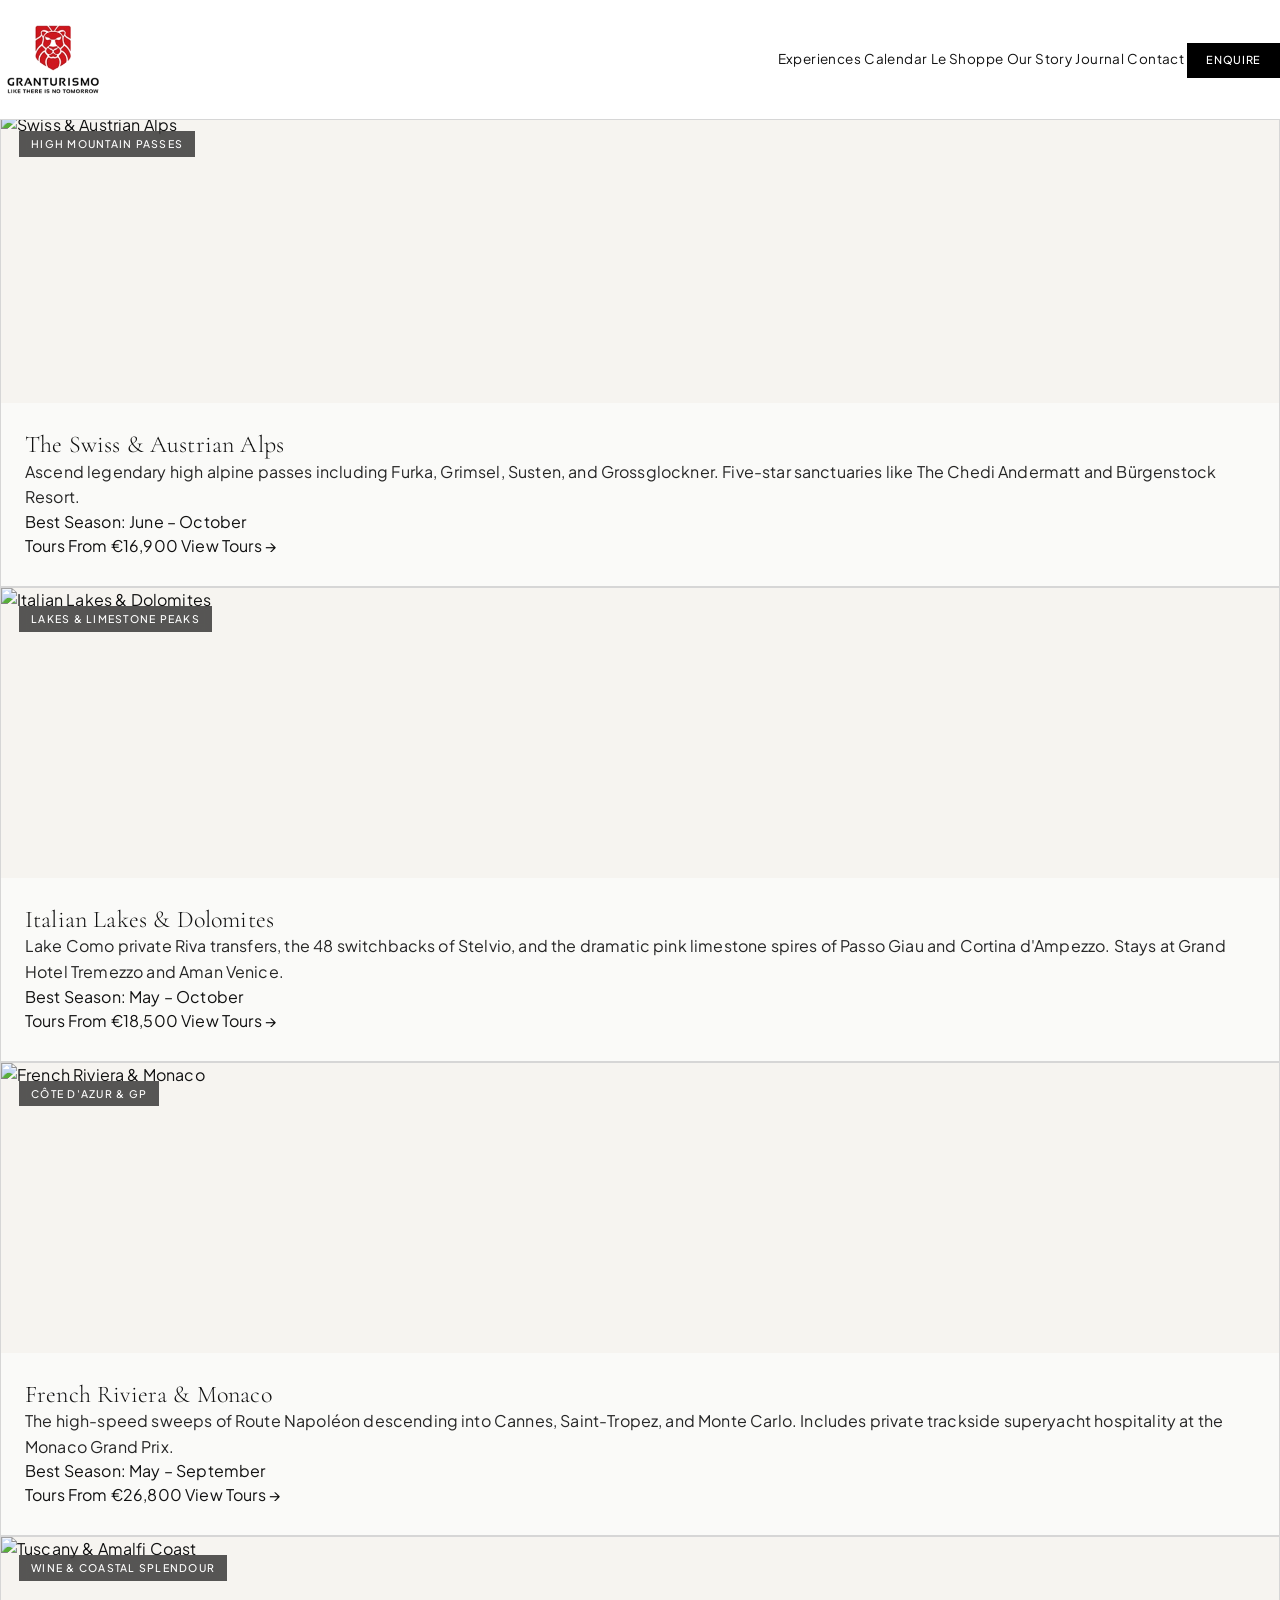
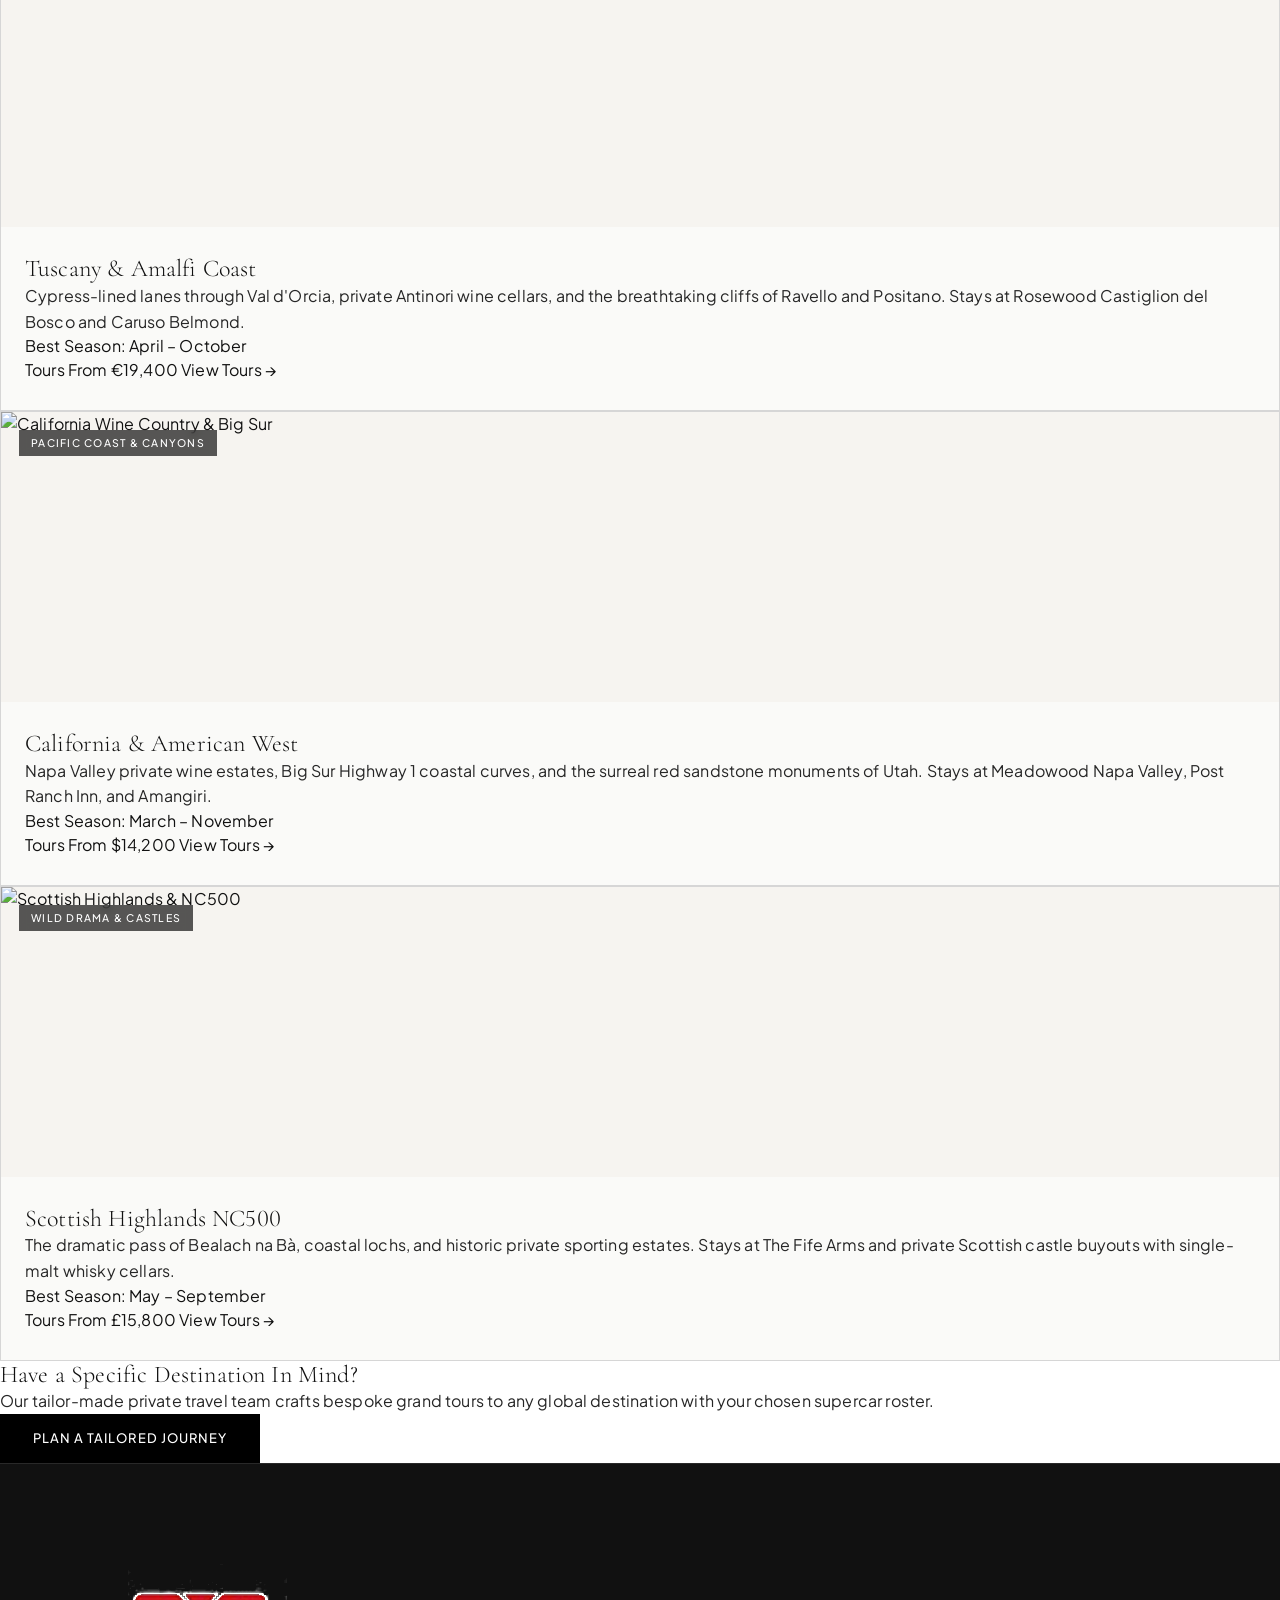
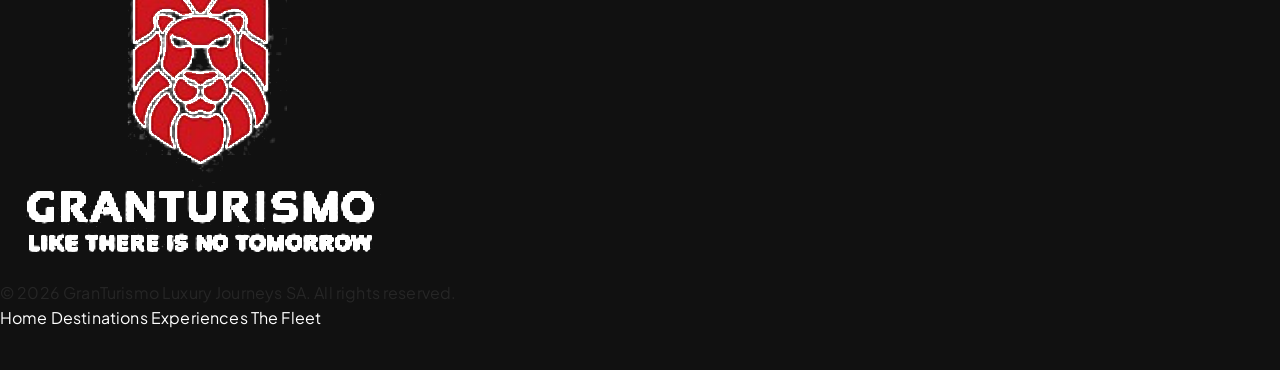
==== destinations.html @ fd4ba64a "feat: Gran Turismo Events luxury website redesign with Le Shoppe integration" ====
<!DOCTYPE html>
<html lang="en">
<head>
  <meta charset="UTF-8">
  <meta name="viewport" content="width=device-width, initial-scale=1.0">
  <title>Destinations | GRANTURISMO Luxury Supercar Tours</title>
  <meta name="description" content="Explore GranTurismo's world-class driving destinations across the Swiss Alps, Dolomites, French Riviera, Tuscany, California, and Scottish Highlands.">
  
  <link rel="icon" type="image/png" href="assets/images/granturismo-crest.png">
  <script src="https://cdn.tailwindcss.com"></script>
  <script>
    tailwind.config = {
      theme: {
        extend: {
          colors: {
            'brand-red': '#C31A21',
            'brand-red-dark': '#981016',
            'charcoal-900': '#111111',
            'charcoal-800': '#1a1a1a',
            'charcoal-700': '#262626',
            'charcoal-500': '#666666',
            'charcoal-200': '#D6D6D6',
            'taupe': '#958E83',
            'linen': '#F6F4F0',
            'off-white': '#FAFAF8',
          },
          fontFamily: {
            'apris': ['Apris', 'Cormorant Garamond', 'Georgia', 'serif'],
            'pp-neue-montreal': ['PP Neue Montreal', 'Plus Jakarta Sans', '-apple-system', 'sans-serif'],
          }
        }
      }
    }
  </script>
  <link rel="stylesheet" href="assets/css/main.css">
</head>
<body class="font-pp-neue-montreal bg-white text-charcoal-900">

  <!-- Header -->
  <div class="header-wrapper" data-header-wrapper>
    <header class="header-main">
      <div class="max-w-7xl mx-auto w-full px-4 sm:px-8 header-inner">
        <a href="index.html" class="brand-logo-container py-1" aria-label="Granturismo Home">
          <img src="assets/images/granturismo-logo.png" alt="Granturismo — Like There Is No Tomorrow" class="brand-logo-img transition-transform duration-300 hover:scale-105 drop-shadow-sm">
        </a>

        <div class="flex items-center gap-6 sm:gap-7">
          <a href="index.html#experiences" class="nav-link font-medium hidden md:inline-block">Experiences</a>
          <a href="index.html#calendar" class="nav-link font-medium hidden md:inline-block">Calendar</a>
          <a href="index.html#shoppe" class="nav-link font-medium hidden md:inline-block">Le Shoppe</a>
          <a href="index.html#our-story" class="nav-link font-medium hidden md:inline-block">Our Story</a>
          <a href="index.html#journal" class="nav-link font-medium hidden md:inline-block">Journal</a>
          <a href="index.html#contact" class="nav-link font-medium hidden md:inline-block">Contact</a>
          <a href="index.html#contact" class="btn btn-primary btn-sm">Enquire</a>
        </div>
      </div>
    </header>
  </div>

  <!-- Hero Banner -->
  <div class="pt-36 pb-16 bg-linen border-b border-charcoal-200">
    <div class="max-w-7xl mx-auto px-4 sm:px-8 text-center max-w-3xl">
      <span class="text-xs font-semibold tracking-luxury uppercase text-taupe block mb-3">WHERE WE DRIVE</span>
      <h1 class="font-apris text-4xl sm:text-6xl text-charcoal-900 mb-6">Discover The World, Differently</h1>
      <p class="text-sm text-charcoal-600 leading-relaxed">
        From the soaring switchbacks of the Swiss Alps to the sun-kissed curves of the French Riviera and the timeless cypress drives of Tuscany. Explore our hand-curated touring regions.
      </p>
    </div>
  </div>

  <!-- Destinations Catalog -->
  <section class="py-20 bg-white">
    <div class="max-w-7xl mx-auto px-4 sm:px-8">
      
      <div class="grid grid-cols-1 md:grid-cols-2 lg:grid-cols-3 gap-10">
        
        <!-- Region 1: Swiss & Austrian Alps -->
        <article class="experience-card">
          <div class="card-img-wrapper h-72">
            <img src="https://images.unsplash.com/photo-1502784444187-359ac186c5bb?auto=format&fit=crop&w=800&q=80" alt="Swiss & Austrian Alps">
            <span class="card-tag">High Mountain Passes</span>
          </div>
          <div class="card-content">
            <h2 class="font-apris text-2xl text-charcoal-900 mb-2">The Swiss &amp; Austrian Alps</h2>
            <p class="text-xs text-charcoal-500 mb-4 leading-relaxed">
              Ascend legendary high alpine passes including Furka, Grimsel, Susten, and Grossglockner. Five-star sanctuaries like The Chedi Andermatt and Bürgenstock Resort.
            </p>
            <div class="text-[11px] text-taupe uppercase tracking-wider mb-4">Best Season: June – October</div>
            <div class="border-t border-charcoal-200 pt-3 mt-auto flex justify-between items-center">
              <span class="text-xs font-semibold">Tours From €16,900</span>
              <a href="index.html#tours" class="text-xs uppercase font-medium text-brand-red hover:underline">View Tours →</a>
            </div>
          </div>
        </article>

        <!-- Region 2: Italian Lakes & Dolomites -->
        <article class="experience-card">
          <div class="card-img-wrapper h-72">
            <img src="https://images.unsplash.com/photo-1533105079780-92b9be482077?auto=format&fit=crop&w=800&q=80" alt="Italian Lakes & Dolomites">
            <span class="card-tag">Lakes &amp; Limestone Peaks</span>
          </div>
          <div class="card-content">
            <h2 class="font-apris text-2xl text-charcoal-900 mb-2">Italian Lakes &amp; Dolomites</h2>
            <p class="text-xs text-charcoal-500 mb-4 leading-relaxed">
              Lake Como private Riva transfers, the 48 switchbacks of Stelvio, and the dramatic pink limestone spires of Passo Giau and Cortina d'Ampezzo. Stays at Grand Hotel Tremezzo and Aman Venice.
            </p>
            <div class="text-[11px] text-taupe uppercase tracking-wider mb-4">Best Season: May – October</div>
            <div class="border-t border-charcoal-200 pt-3 mt-auto flex justify-between items-center">
              <span class="text-xs font-semibold">Tours From €18,500</span>
              <a href="index.html#tours" class="text-xs uppercase font-medium text-brand-red hover:underline">View Tours →</a>
            </div>
          </div>
        </article>

        <!-- Region 3: French Riviera & Monaco -->
        <article class="experience-card">
          <div class="card-img-wrapper h-72">
            <img src="https://images.unsplash.com/photo-1542282088-72c9c27ed0cd?auto=format&fit=crop&w=800&q=80" alt="French Riviera & Monaco">
            <span class="card-tag">Côte d'Azur &amp; GP</span>
          </div>
          <div class="card-content">
            <h2 class="font-apris text-2xl text-charcoal-900 mb-2">French Riviera &amp; Monaco</h2>
            <p class="text-xs text-charcoal-500 mb-4 leading-relaxed">
              The high-speed sweeps of Route Napoléon descending into Cannes, Saint-Tropez, and Monte Carlo. Includes private trackside superyacht hospitality at the Monaco Grand Prix.
            </p>
            <div class="text-[11px] text-taupe uppercase tracking-wider mb-4">Best Season: May – September</div>
            <div class="border-t border-charcoal-200 pt-3 mt-auto flex justify-between items-center">
              <span class="text-xs font-semibold">Tours From €26,800</span>
              <a href="index.html#tours" class="text-xs uppercase font-medium text-brand-red hover:underline">View Tours →</a>
            </div>
          </div>
        </article>

        <!-- Region 4: Tuscany & Amalfi Coast -->
        <article class="experience-card">
          <div class="card-img-wrapper h-72">
            <img src="https://images.unsplash.com/photo-1516483638261-f4dbaf036963?auto=format&fit=crop&w=800&q=80" alt="Tuscany & Amalfi Coast">
            <span class="card-tag">Wine &amp; Coastal Splendour</span>
          </div>
          <div class="card-content">
            <h2 class="font-apris text-2xl text-charcoal-900 mb-2">Tuscany &amp; Amalfi Coast</h2>
            <p class="text-xs text-charcoal-500 mb-4 leading-relaxed">
              Cypress-lined lanes through Val d'Orcia, private Antinori wine cellars, and the breathtaking cliffs of Ravello and Positano. Stays at Rosewood Castiglion del Bosco and Caruso Belmond.
            </p>
            <div class="text-[11px] text-taupe uppercase tracking-wider mb-4">Best Season: April – October</div>
            <div class="border-t border-charcoal-200 pt-3 mt-auto flex justify-between items-center">
              <span class="text-xs font-semibold">Tours From €19,400</span>
              <a href="index.html#tours" class="text-xs uppercase font-medium text-brand-red hover:underline">View Tours →</a>
            </div>
          </div>
        </article>

        <!-- Region 5: California & American West -->
        <article class="experience-card">
          <div class="card-img-wrapper h-72">
            <img src="https://images.unsplash.com/photo-1506197603052-3cc9c3a201bd?auto=format&fit=crop&w=800&q=80" alt="California Wine Country & Big Sur">
            <span class="card-tag">Pacific Coast &amp; Canyons</span>
          </div>
          <div class="card-content">
            <h2 class="font-apris text-2xl text-charcoal-900 mb-2">California &amp; American West</h2>
            <p class="text-xs text-charcoal-500 mb-4 leading-relaxed">
              Napa Valley private wine estates, Big Sur Highway 1 coastal curves, and the surreal red sandstone monuments of Utah. Stays at Meadowood Napa Valley, Post Ranch Inn, and Amangiri.
            </p>
            <div class="text-[11px] text-taupe uppercase tracking-wider mb-4">Best Season: March – November</div>
            <div class="border-t border-charcoal-200 pt-3 mt-auto flex justify-between items-center">
              <span class="text-xs font-semibold">Tours From $14,200</span>
              <a href="index.html#tours" class="text-xs uppercase font-medium text-brand-red hover:underline">View Tours →</a>
            </div>
          </div>
        </article>

        <!-- Region 6: Scottish Highlands NC500 -->
        <article class="experience-card">
          <div class="card-img-wrapper h-72">
            <img src="https://images.unsplash.com/photo-1506744038136-46273834b3fb?auto=format&fit=crop&w=800&q=80" alt="Scottish Highlands & NC500">
            <span class="card-tag">Wild Drama &amp; Castles</span>
          </div>
          <div class="card-content">
            <h2 class="font-apris text-2xl text-charcoal-900 mb-2">Scottish Highlands NC500</h2>
            <p class="text-xs text-charcoal-500 mb-4 leading-relaxed">
              The dramatic pass of Bealach na Bà, coastal lochs, and historic private sporting estates. Stays at The Fife Arms and private Scottish castle buyouts with single-malt whisky cellars.
            </p>
            <div class="text-[11px] text-taupe uppercase tracking-wider mb-4">Best Season: May – September</div>
            <div class="border-t border-charcoal-200 pt-3 mt-auto flex justify-between items-center">
              <span class="text-xs font-semibold">Tours From £15,800</span>
              <a href="index.html#tours" class="text-xs uppercase font-medium text-brand-red hover:underline">View Tours →</a>
            </div>
          </div>
        </article>

      </div>

    </div>
  </section>

  <!-- CTA -->
  <section class="py-20 bg-linen border-t border-charcoal-200 text-center">
    <div class="max-w-2xl mx-auto px-4">
      <h2 class="font-apris text-3xl sm:text-4xl text-charcoal-900 mb-4">Have a Specific Destination In Mind?</h2>
      <p class="text-sm text-charcoal-600 mb-8">
        Our tailor-made private travel team crafts bespoke grand tours to any global destination with your chosen supercar roster.
      </p>
      <a href="journey-planner.html" class="btn btn-primary">Plan A Tailored Journey</a>
    </div>
  </section>

  <!-- Footer -->
  <footer class="footer-section">
    <div class="max-w-7xl mx-auto px-4 sm:px-8 text-center">
      <div class="flex items-center justify-center mb-6">
        <img src="assets/images/granturismo-logo-white.png" alt="Granturismo" class="h-12 w-auto object-contain">
      </div>
      <p class="text-xs text-white/50 mb-6">&copy; 2026 GranTurismo Luxury Journeys SA. All rights reserved.</p>
      <div class="flex justify-center gap-6 text-xs text-white/40">
        <a href="index.html" class="hover:text-white">Home</a>
        <a href="destinations.html" class="hover:text-white">Destinations</a>
        <a href="experiences.html" class="hover:text-white">Experiences</a>
        <a href="fleet.html" class="hover:text-white">The Fleet</a>
      </div>
    </div>
  </footer>

  <script src="assets/js/main.js"></script>
</body>
</html>
---- assets/css/main.css ----
/* ==========================================================================
   GRANTURISMO LUXURY GRAND TOURING & EXPERIENCES
   High-Fidelity Style System inspired by HunterMoss
   ========================================================================== */

@import url('https://fonts.googleapis.com/css2?family=Cormorant+Garamond:ital,wght@0,300;0,400;0,500;0,600;0,700;1,300;1,400;1,600&family=Plus+Jakarta+Sans:wght@300;400;500;600;700&family=Cinzel:wght@400;500;600&display=swap');

/* Reference Fonts from HunterMoss */
@font-face {
  font-family: 'Apris';
  src: url('https://www.huntermoss.com/wp-content/themes/huntermoss/dist/fonts/Apris-Regular.woff2') format('woff2');
  font-weight: 400;
  font-style: normal;
  font-display: swap;
}

@font-face {
  font-family: 'Apris';
  src: url('https://www.huntermoss.com/wp-content/themes/huntermoss/dist/fonts/Apris-Light.woff2') format('woff2');
  font-weight: 300;
  font-style: normal;
  font-display: swap;
}

@font-face {
  font-family: 'Apris';
  src: url('https://www.huntermoss.com/wp-content/themes/huntermoss/dist/fonts/Apris-Italic.woff2') format('woff2');
  font-weight: 400;
  font-style: italic;
  font-display: swap;
}

@font-face {
  font-family: 'PP Neue Montreal';
  src: url('https://www.huntermoss.com/wp-content/themes/huntermoss/dist/fonts/PPNeueMontreal-Regular.woff2') format('woff2');
  font-weight: 400;
  font-style: normal;
  font-display: swap;
}

@font-face {
  font-family: 'PP Neue Montreal';
  src: url('https://www.huntermoss.com/wp-content/themes/huntermoss/dist/fonts/PPNeueMontreal-Medium.woff2') format('woff2');
  font-weight: 500;
  font-style: normal;
  font-display: swap;
}

@font-face {
  font-family: 'PP Neue Montreal';
  src: url('https://www.huntermoss.com/wp-content/themes/huntermoss/dist/fonts/PPNeueMontreal-Book.woff2') format('woff2');
  font-weight: 350;
  font-style: normal;
  font-display: swap;
}

:root {
  /* HunterMoss Neutral Luxury Palette */
  --color-black: #000000;
  --color-charcoal-900: #111111;
  --color-charcoal-800: #1a1a1a;
  --color-charcoal-700: #262626;
  --color-charcoal-500: #666666;
  --color-charcoal-400: #888888;
  --color-charcoal-200: #D6D6D6;
  --color-charcoal-100: #EAEAEA;
  --color-taupe: #958E83;
  --color-light-taupe: #EFECE6;
  --color-linen: #F6F4F0;
  --color-off-white: #FAFAF8;
  --color-white: #FFFFFF;

  /* Brand Accents */
  --color-brand-red: #C31A21;
  --color-brand-red-dark: #981016;
  --color-brand-gold: #C5A059;

  /* Typography Stacks */
  --font-serif: 'Apris', 'Cormorant Garamond', Georgia, 'Times New Roman', serif;
  --font-sans: 'PP Neue Montreal', 'Plus Jakarta Sans', -apple-system, BlinkMacSystemFont, 'Segoe UI', Roboto, sans-serif;
  
  /* Layout */
  --header-height: 120px;
  --header-compact-height: 84px;
  --topbar-height: 0px;
}

/* ==========================================================================
   Base & Resets
   ========================================================================== */

*, *::before, *::after {
  box-sizing: border-box;
  margin: 0;
  padding: 0;
}

html {
  font-size: 16px;
  scroll-behavior: smooth;
  text-rendering: optimizeLegibility;
  -webkit-font-smoothing: antialiased;
  -moz-osx-font-smoothing: grayscale;
}

body {
  font-family: var(--font-sans);
  color: var(--color-charcoal-900);
  background-color: var(--color-white);
  line-height: 1.5;
  overflow-x: hidden;
  letter-spacing: 0.01em;
}

/* Typography Classes matching HunterMoss */
.font-apris {
  font-family: var(--font-serif);
  font-feature-settings: "lnum" 1, "pnum" 1;
}

.font-pp-neue-montreal {
  font-family: var(--font-sans);
}

.tracking-2p {
  letter-spacing: 0.02em;
}

.tracking-wide-luxury {
  letter-spacing: 0.12em;
}

/* Luxury Headings */
h1, h2, h3, h4, h5, h6 {
  font-family: var(--font-serif);
  font-weight: 300;
  line-height: 1.15;
  color: var(--color-charcoal-900);
}

p {
  color: var(--color-charcoal-700);
  line-height: 1.6;
}

a {
  color: inherit;
  text-decoration: none;
  transition: all 0.25s ease;
}

img, video {
  max-width: 100%;
  height: auto;
  display: block;
}

/* ==========================================================================
   Header & Navigation
   ========================================================================== */

.header-wrapper {
  position: fixed;
  top: 0;
  left: 0;
  right: 0;
  width: 100%;
  z-index: 1000;
  transition: transform 0.35s cubic-bezier(0.16, 1, 0.3, 1), box-shadow 0.35s ease;
}

.topbar {
  background-color: var(--color-black);
  color: var(--color-white);
  height: var(--topbar-height);
  display: flex;
  align-items: center;
  font-size: 11px;
  font-weight: 500;
  letter-spacing: 0.15em;
  text-transform: uppercase;
  border-bottom: 1px solid rgba(255,255,255,0.08);
  overflow-x: auto;
  scrollbar-width: none;
}

.topbar::-webkit-scrollbar {
  display: none;
}

.topbar a, .topbar-link {
  color: rgba(255,255,255,0.72);
  display: inline-flex;
  align-items: center;
  position: relative;
  transition: all 0.25s ease;
  padding: 4px 0;
  letter-spacing: 0.16em;
}

.topbar a:hover, .topbar-link:hover {
  color: #FFFFFF;
}

.topbar-link::after {
  content: '';
  position: absolute;
  bottom: -2px;
  left: 0;
  width: 0;
  height: 1.5px;
  background-color: var(--color-brand-red);
  transition: width 0.25s cubic-bezier(0.16, 1, 0.3, 1);
}

.topbar-link:hover::after {
  width: 100%;
}

.header-main {
  background-color: var(--color-white);
  height: var(--header-height);
  border-bottom: 1px solid var(--color-charcoal-200);
  transition: height 0.3s cubic-bezier(0.16, 1, 0.3, 1), box-shadow 0.3s ease;
}

.header-wrapper.scrolled .header-main {
  height: var(--header-compact-height);
  box-shadow: 0 4px 20px rgba(0,0,0,0.04);
}

.header-inner {
  display: flex;
  align-items: center;
  justify-content: space-between;
  height: 100%;
  position: relative;
}

.brand-logo-container {
  display: flex;
  align-items: center;
  justify-content: center;
  gap: 12px;
  text-align: center;
  transition: transform 0.3s ease;
}

.brand-logo-img {
  height: 84px;
  width: auto;
  object-fit: contain;
  transition: height 0.3s ease;
}

.header-wrapper.scrolled .brand-logo-img {
  height: 62px;
}

@media (max-width: 640px) {
  .brand-logo-img {
    height: 64px;
  }
  .header-wrapper.scrolled .brand-logo-img {
    height: 50px;
  }
}

.brand-text-block {
  text-align: left;
  display: flex;
  flex-direction: column;
}

.brand-name {
  font-family: var(--font-sans);
  font-weight: 700;
  font-size: 19px;
  letter-spacing: 0.16em;
  color: var(--color-charcoal-900);
  line-height: 1.1;
  text-transform: uppercase;
}

.brand-tagline {
  font-family: var(--font-sans);
  font-weight: 500;
  font-size: 8.5px;
  letter-spacing: 0.24em;
  color: var(--color-charcoal-500);
  text-transform: uppercase;
  margin-top: 3px;
}

/* Primary Navigation Menu */
.nav-primary {
  display: flex;
  align-items: center;
  gap: 32px;
  list-style: none;
}

.nav-item {
  position: relative;
}

.nav-link {
  font-size: 13.5px;
  font-weight: 400;
  color: var(--color-charcoal-900);
  letter-spacing: 0.03em;
  padding: 8px 0;
  display: inline-block;
  position: relative;
}

.nav-link::after {
  content: '';
  position: absolute;
  bottom: 0;
  left: 0;
  width: 0;
  height: 1px;
  background-color: var(--color-charcoal-900);
  transition: width 0.3s cubic-bezier(0.16, 1, 0.3, 1);
}

.nav-item:hover .nav-link::after,
.nav-link.active::after {
  width: 100%;
}

/* Mega Menu Dropdowns */
.mega-menu-panel {
  position: absolute;
  top: 100%;
  left: 50%;
  transform: translateX(-50%) translateY(10px);
  width: 860px;
  max-width: 95vw;
  background-color: var(--color-white);
  border: 1px solid var(--color-charcoal-200);
  box-shadow: 0 20px 40px rgba(0,0,0,0.08);
  padding: 32px;
  opacity: 0;
  visibility: hidden;
  pointer-events: none;
  transition: all 0.25s cubic-bezier(0.16, 1, 0.3, 1);
  z-index: 1010;
}

.nav-item:hover .mega-menu-panel {
  opacity: 1;
  visibility: visible;
  pointer-events: auto;
  transform: translateX(-50%) translateY(0);
}

/* ==========================================================================
   Buttons (Minimalist, Architectural Luxury Style)
   ========================================================================== */

.btn {
  display: inline-flex;
  align-items: center;
  justify-content: center;
  gap: 10px;
  font-family: var(--font-sans);
  font-size: 13px;
  font-weight: 500;
  letter-spacing: 0.08em;
  text-transform: uppercase;
  padding: 14px 32px;
  border-radius: 0;
  cursor: pointer;
  transition: all 0.3s cubic-bezier(0.16, 1, 0.3, 1);
  text-align: center;
  white-space: nowrap;
}

.btn-primary {
  background-color: var(--color-black);
  color: var(--color-white);
  border: 1px solid var(--color-black);
}

.btn-primary:hover {
  background-color: transparent;
  color: var(--color-black);
}

.btn-outline {
  background-color: transparent;
  color: var(--color-black);
  border: 1px solid var(--color-black);
}

.btn-outline:hover {
  background-color: var(--color-black);
  color: var(--color-white);
}

.btn-white {
  background-color: var(--color-white);
  color: var(--color-black);
  border: 1px solid var(--color-white);
}

.btn-white:hover {
  background-color: var(--color-black);
  color: var(--color-white);
  border-color: var(--color-black);
}

.btn-outline-white {
  background-color: transparent;
  color: var(--color-white);
  border: 1px solid var(--color-white);
}

.btn-outline-white:hover {
  background-color: var(--color-white);
  color: var(--color-black);
}

.btn-red {
  background-color: var(--color-brand-red);
  color: var(--color-white);
  border: 1px solid var(--color-brand-red);
}

.btn-red:hover {
  background-color: var(--color-brand-red-dark);
  border-color: var(--color-brand-red-dark);
}

.btn-sm {
  padding: 8px 18px;
  font-size: 11px;
  letter-spacing: 0.06em;
}

/* ==========================================================================
   Hero Section
   ========================================================================== */

.hero-section {
  position: relative;
  width: 100%;
  height: calc(100vh - var(--header-height));
  min-height: 600px;
  overflow: hidden;
  background-color: var(--color-charcoal-900);
  display: flex;
  align-items: center;
  justify-content: center;
  margin-top: var(--header-height);
}

.hero-video-bg {
  position: absolute;
  top: 50%;
  left: 50%;
  min-width: 100%;
  min-height: 100%;
  width: auto;
  height: auto;
  transform: translate(-50%, -50%);
  object-fit: cover;
  z-index: 1;
}

.hero-overlay {
  position: absolute;
  inset: 0;
  background: linear-gradient(180deg, rgba(0,0,0,0.35) 0%, rgba(0,0,0,0.2) 50%, rgba(0,0,0,0.65) 100%);
  z-index: 2;
}

.hero-content {
  position: relative;
  z-index: 3;
  text-align: center;
  color: var(--color-white);
  max-width: 900px;
  padding: 0 24px;
}

.hero-badge {
  display: inline-flex;
  align-items: center;
  gap: 8px;
  background: rgba(255, 255, 255, 0.12);
  backdrop-filter: blur(8px);
  -webkit-backdrop-filter: blur(8px);
  border: 1px solid rgba(255, 255, 255, 0.25);
  color: var(--color-white);
  font-size: 11px;
  font-weight: 500;
  letter-spacing: 0.18em;
  text-transform: uppercase;
  padding: 8px 20px;
  margin-bottom: 24px;
}

.hero-title {
  font-size: clamp(2.5rem, 6vw, 4.8rem);
  font-weight: 300;
  color: var(--color-white);
  line-height: 1.08;
  letter-spacing: -0.01em;
  margin-bottom: 20px;
}

.hero-subtitle {
  font-family: var(--font-sans);
  font-size: clamp(0.95rem, 1.8vw, 1.25rem);
  font-weight: 350;
  color: rgba(255, 255, 255, 0.9);
  letter-spacing: 0.03em;
  max-width: 680px;
  margin: 0 auto 36px;
  line-height: 1.6;
}

.hero-controls {
  position: absolute;
  bottom: 32px;
  right: 40px;
  z-index: 4;
  display: flex;
  align-items: center;
  gap: 12px;
}

.hero-ctrl-btn {
  background: rgba(0, 0, 0, 0.4);
  backdrop-filter: blur(6px);
  border: 1px solid rgba(255, 255, 255, 0.25);
  color: var(--color-white);
  width: 38px;
  height: 38px;
  display: flex;
  align-items: center;
  justify-content: center;
  cursor: pointer;
  transition: all 0.25s ease;
}

.hero-ctrl-btn:hover {
  background: rgba(255, 255, 255, 0.25);
  border-color: var(--color-white);
}

.hero-scroll-indicator {
  position: absolute;
  bottom: 28px;
  left: 50%;
  transform: translateX(-50%);
  z-index: 4;
  color: rgba(255,255,255,0.7);
  display: flex;
  flex-direction: column;
  align-items: center;
  gap: 6px;
  font-size: 10px;
  letter-spacing: 0.2em;
  text-transform: uppercase;
}

/* ==========================================================================
   Editorial Intro Section (HunterMoss Layout)
   ========================================================================== */

.editorial-intro {
  padding: 100px 0 80px;
  background-color: var(--color-white);
}

.editorial-subtitle {
  font-size: 12px;
  font-weight: 500;
  letter-spacing: 0.2em;
  text-transform: uppercase;
  color: var(--color-taupe);
  margin-bottom: 16px;
}

.editorial-heading {
  font-size: clamp(2rem, 4vw, 3.25rem);
  font-weight: 300;
  line-height: 1.15;
  color: var(--color-charcoal-900);
  margin-bottom: 28px;
}

.editorial-text {
  font-size: 15px;
  line-height: 1.8;
  color: var(--color-charcoal-700);
  max-width: 820px;
  margin-bottom: 36px;
}

/* ==========================================================================
   Pillars & Elevated Experiences Cards
   ========================================================================== */

.cards-grid {
  display: grid;
  grid-template-columns: repeat(auto-fit, minmax(320px, 1fr));
  gap: 28px;
}

.experience-card {
  position: relative;
  background-color: var(--color-off-white);
  border: 1px solid var(--color-charcoal-200);
  overflow: hidden;
  transition: transform 0.4s cubic-bezier(0.16, 1, 0.3, 1), box-shadow 0.4s ease;
  display: flex;
  flex-direction: column;
}

.experience-card:hover {
  transform: translateY(-4px);
  box-shadow: 0 16px 36px rgba(0, 0, 0, 0.07);
}

.card-img-wrapper {
  position: relative;
  width: 100%;
  height: 290px;
  overflow: hidden;
  background-color: var(--color-linen);
}

.card-img-wrapper img {
  width: 100%;
  height: 100%;
  object-fit: cover;
  transition: transform 0.6s cubic-bezier(0.16, 1, 0.3, 1);
}

.experience-card:hover .card-img-wrapper img {
  transform: scale(1.04);
}

.card-tag {
  position: absolute;
  top: 18px;
  left: 18px;
  background: rgba(0,0,0,0.65);
  backdrop-filter: blur(4px);
  color: var(--color-white);
  font-size: 10.5px;
  font-weight: 500;
  letter-spacing: 0.12em;
  text-transform: uppercase;
  padding: 5px 12px;
}

.card-content {
  padding: 28px 24px;
  display: flex;
  flex-direction: column;
  flex: 1;
}

.card-title {
  font-size: 1.6rem;
  font-weight: 400;
  line-height: 1.25;
  margin-bottom: 12px;
  color: var(--color-charcoal-900);
}

.card-description {
  font-size: 13.5px;
  line-height: 1.65;
  color: var(--color-charcoal-500);
  margin-bottom: 24px;
  flex: 1;
}

.card-footer {
  display: flex;
  align-items: center;
  justify-content: space-between;
  border-top: 1px solid var(--color-charcoal-200);
  padding-top: 16px;
  font-size: 12px;
  color: var(--color-charcoal-900);
  font-weight: 500;
  letter-spacing: 0.05em;
  text-transform: uppercase;
}

/* ==========================================================================
   Fleet Carousel / Interactive Roster
   ========================================================================== */

.fleet-section {
  background-color: var(--color-linen);
  padding: 100px 0;
  border-top: 1px solid var(--color-charcoal-200);
  border-bottom: 1px solid var(--color-charcoal-200);
}

.car-showcase-container {
  display: grid;
  grid-template-columns: 1.2fr 1fr;
  gap: 48px;
  align-items: center;
  background-color: var(--color-white);
  border: 1px solid var(--color-charcoal-200);
  padding: 40px;
}

.car-hero-img {
  width: 100%;
  height: 380px;
  object-fit: cover;
  background-color: var(--color-off-white);
}

.specs-grid {
  display: grid;
  grid-template-columns: repeat(2, 1fr);
  gap: 20px;
  margin: 28px 0;
  border-top: 1px solid var(--color-charcoal-200);
  border-bottom: 1px solid var(--color-charcoal-200);
  padding: 20px 0;
}

.spec-item {
  display: flex;
  flex-direction: column;
}

.spec-label {
  font-size: 11px;
  letter-spacing: 0.12em;
  text-transform: uppercase;
  color: var(--color-taupe);
  margin-bottom: 4px;
}

.spec-val {
  font-family: var(--font-serif);
  font-size: 1.5rem;
  font-weight: 400;
  color: var(--color-charcoal-900);
}

/* ==========================================================================
   Destination Filters & Tours
   ========================================================================== */

.dest-filters {
  display: flex;
  gap: 12px;
  flex-wrap: wrap;
  margin-bottom: 40px;
  border-bottom: 1px solid var(--color-charcoal-200);
  padding-bottom: 16px;
}

.filter-btn {
  background: transparent;
  border: none;
  font-family: var(--font-sans);
  font-size: 13px;
  letter-spacing: 0.05em;
  text-transform: uppercase;
  padding: 8px 16px;
  color: var(--color-charcoal-500);
  cursor: pointer;
  position: relative;
  transition: all 0.25s ease;
}

.filter-btn:hover,
.filter-btn.active {
  color: var(--color-black);
  font-weight: 500;
}

.filter-btn.active::after {
  content: '';
  position: absolute;
  bottom: -17px;
  left: 0;
  right: 0;
  height: 2px;
  background-color: var(--color-brand-red);
}

/* ==========================================================================
   Interactive Journey Planner Modal & Step Wizard
   ========================================================================== */

.modal-backdrop {
  position: fixed;
  inset: 0;
  background: rgba(0, 0, 0, 0.7);
  backdrop-filter: blur(8px);
  -webkit-backdrop-filter: blur(8px);
  z-index: 2000;
  display: flex;
  align-items: center;
  justify-content: center;
  opacity: 0;
  visibility: hidden;
  transition: all 0.3s cubic-bezier(0.16, 1, 0.3, 1);
  padding: 20px;
}

.modal-backdrop.is-active {
  opacity: 1;
  visibility: visible;
}

.modal-container {
  background-color: var(--color-white);
  width: 100%;
  max-width: 800px;
  max-height: 90vh;
  overflow-y: auto;
  border: 1px solid var(--color-charcoal-200);
  position: relative;
  transform: translateY(20px);
  transition: transform 0.3s cubic-bezier(0.16, 1, 0.3, 1);
  box-shadow: 0 30px 60px rgba(0,0,0,0.2);
}

.modal-backdrop.is-active .modal-container {
  transform: translateY(0);
}

.modal-close-btn {
  position: absolute;
  top: 24px;
  right: 24px;
  background: transparent;
  border: none;
  cursor: pointer;
  padding: 8px;
  color: var(--color-charcoal-900);
  transition: transform 0.2s ease;
  z-index: 10;
}

.modal-close-btn:hover {
  transform: rotate(90deg);
}

.wizard-step {
  display: none;
  animation: fadeIn 0.3s ease;
}

.wizard-step.active {
  display: block;
}

@keyframes fadeIn {
  from { opacity: 0; transform: translateY(6px); }
  to { opacity: 1; transform: translateY(0); }
}

.planner-option-grid {
  display: grid;
  grid-template-columns: repeat(auto-fit, minmax(200px, 1fr));
  gap: 16px;
  margin: 24px 0;
}

.planner-card {
  border: 1px solid var(--color-charcoal-200);
  padding: 20px;
  cursor: pointer;
  transition: all 0.25s ease;
  background: var(--color-off-white);
}

.planner-card:hover,
.planner-card.selected {
  border-color: var(--color-brand-red);
  background: var(--color-white);
  box-shadow: 0 8px 20px rgba(195, 26, 33, 0.08);
}

.planner-card.selected {
  border-width: 2px;
}

/* ==========================================================================
   Drawer (Slide-out menu / Itinerary breakdown)
   ========================================================================== */

.drawer-backdrop {
  position: fixed;
  inset: 0;
  background: rgba(0, 0, 0, 0.6);
  backdrop-filter: blur(4px);
  z-index: 2000;
  opacity: 0;
  visibility: hidden;
  transition: all 0.3s ease;
}

.drawer-backdrop.is-active {
  opacity: 1;
  visibility: visible;
}

.drawer-panel {
  position: fixed;
  top: 0;
  right: 0;
  bottom: 0;
  width: 580px;
  max-width: 100vw;
  background: var(--color-white);
  z-index: 2001;
  transform: translateX(100%);
  transition: transform 0.35s cubic-bezier(0.16, 1, 0.3, 1);
  overflow-y: auto;
  box-shadow: -10px 0 30px rgba(0,0,0,0.12);
  display: flex;
  flex-direction: column;
}

.drawer-panel.is-active {
  transform: translateX(0);
}

/* ==========================================================================
   Footer
   ========================================================================== */

.footer-section {
  background-color: var(--color-charcoal-900);
  color: var(--color-white);
  padding: 100px 0 40px;
  border-top: 1px solid rgba(255,255,255,0.1);
}

.footer-grid {
  display: grid;
  grid-template-columns: 2fr 1fr 1fr 1fr 1.5fr;
  gap: 48px;
  margin-bottom: 72px;
}

.footer-col-title {
  font-family: var(--font-sans);
  font-size: 12px;
  font-weight: 600;
  letter-spacing: 0.15em;
  text-transform: uppercase;
  color: var(--color-taupe);
  margin-bottom: 24px;
}

.footer-links {
  list-style: none;
  display: flex;
  flex-direction: column;
  gap: 14px;
}

.footer-links a {
  font-size: 13.5px;
  color: rgba(255,255,255,0.7);
  transition: color 0.2s ease;
}

.footer-links a:hover {
  color: var(--color-white);
}

.footer-bottom {
  border-top: 1px solid rgba(255,255,255,0.08);
  padding-top: 36px;
  display: flex;
  align-items: center;
  justify-content: space-between;
  font-size: 12px;
  color: rgba(255,255,255,0.45);
}

/* ==========================================================================
   Responsive Adaptations
   ========================================================================== */

@media (max-width: 1024px) {
  .nav-primary {
    display: none;
  }
  
  .footer-grid {
    grid-template-columns: 1fr 1fr;
    gap: 36px;
  }
  
  .car-showcase-container {
    grid-template-columns: 1fr;
  }
}

@media (max-width: 768px) {
  :root {
    --header-height: 80px;
  }
  
  .footer-grid {
    grid-template-columns: 1fr;
    gap: 32px;
  }
  
  .footer-bottom {
    flex-direction: column;
    gap: 16px;
    text-align: center;
  }
  
  .hero-controls {
    display: none;
  }
}
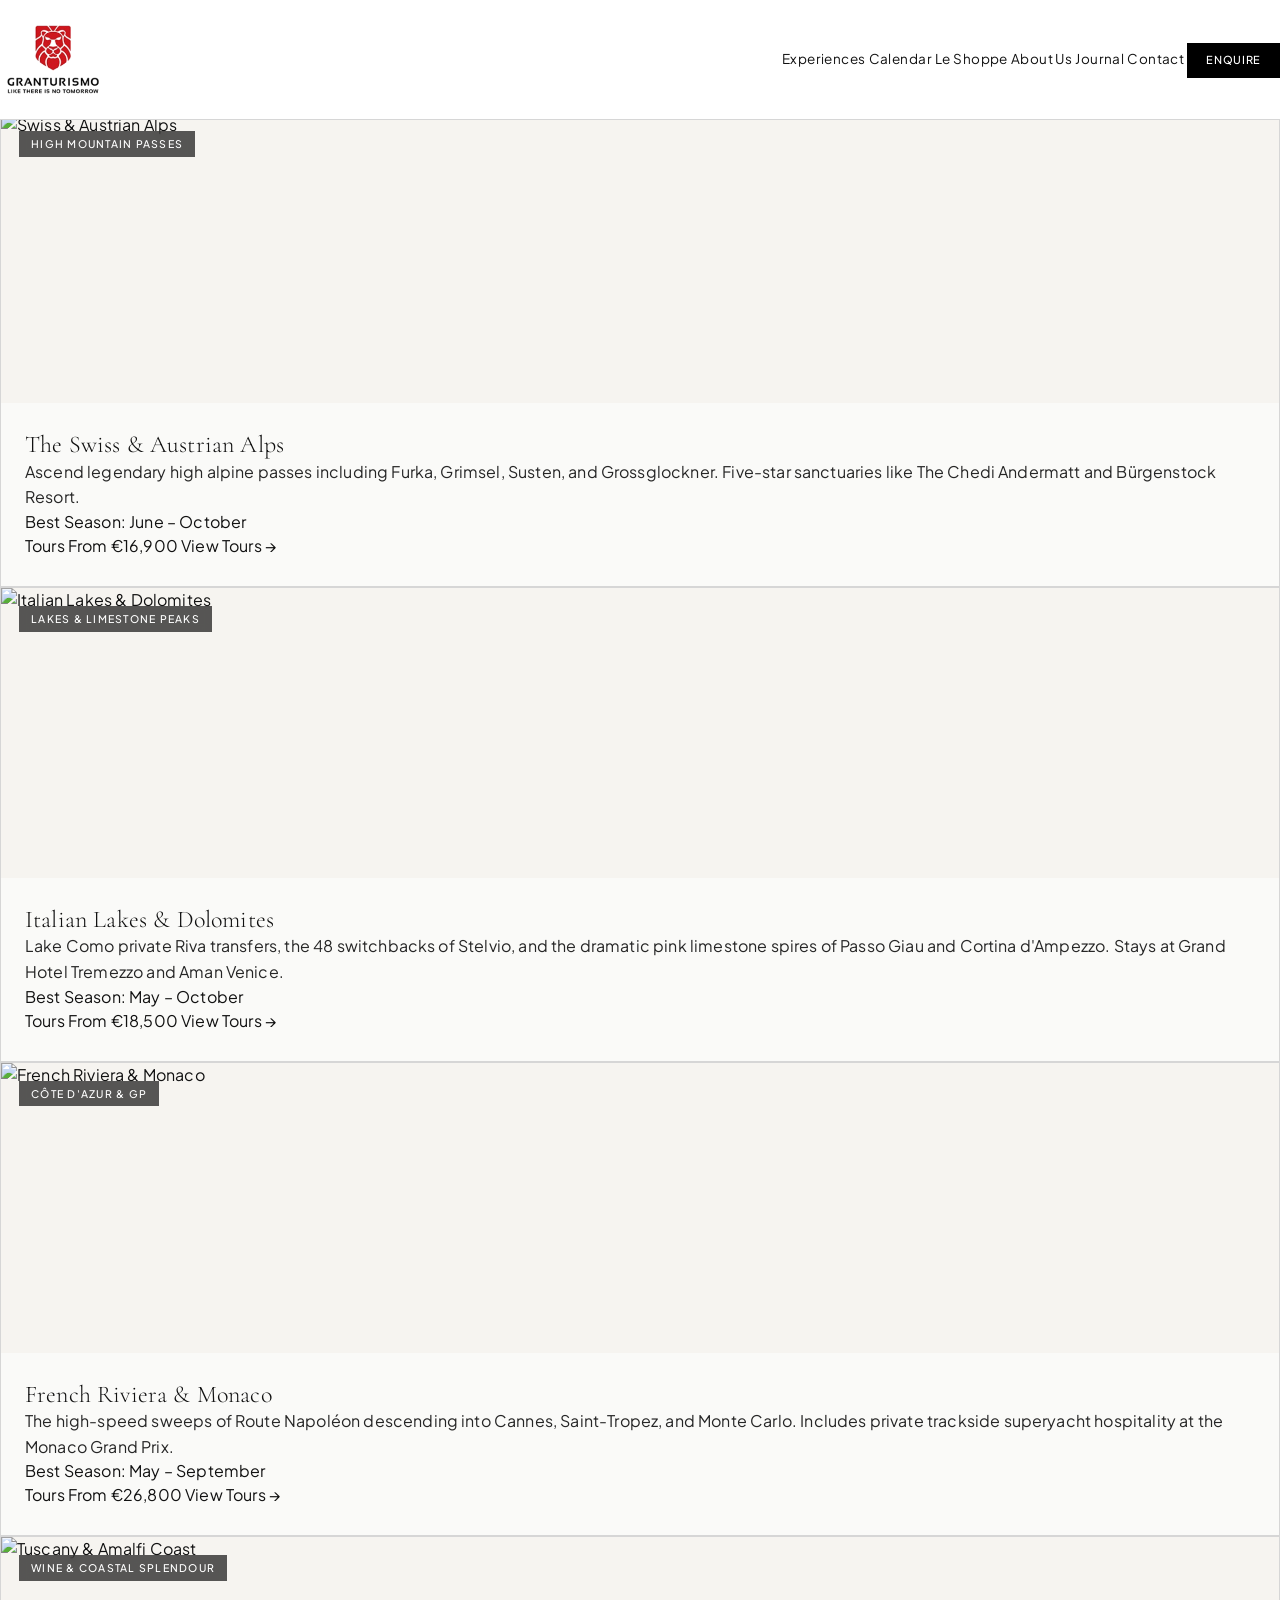
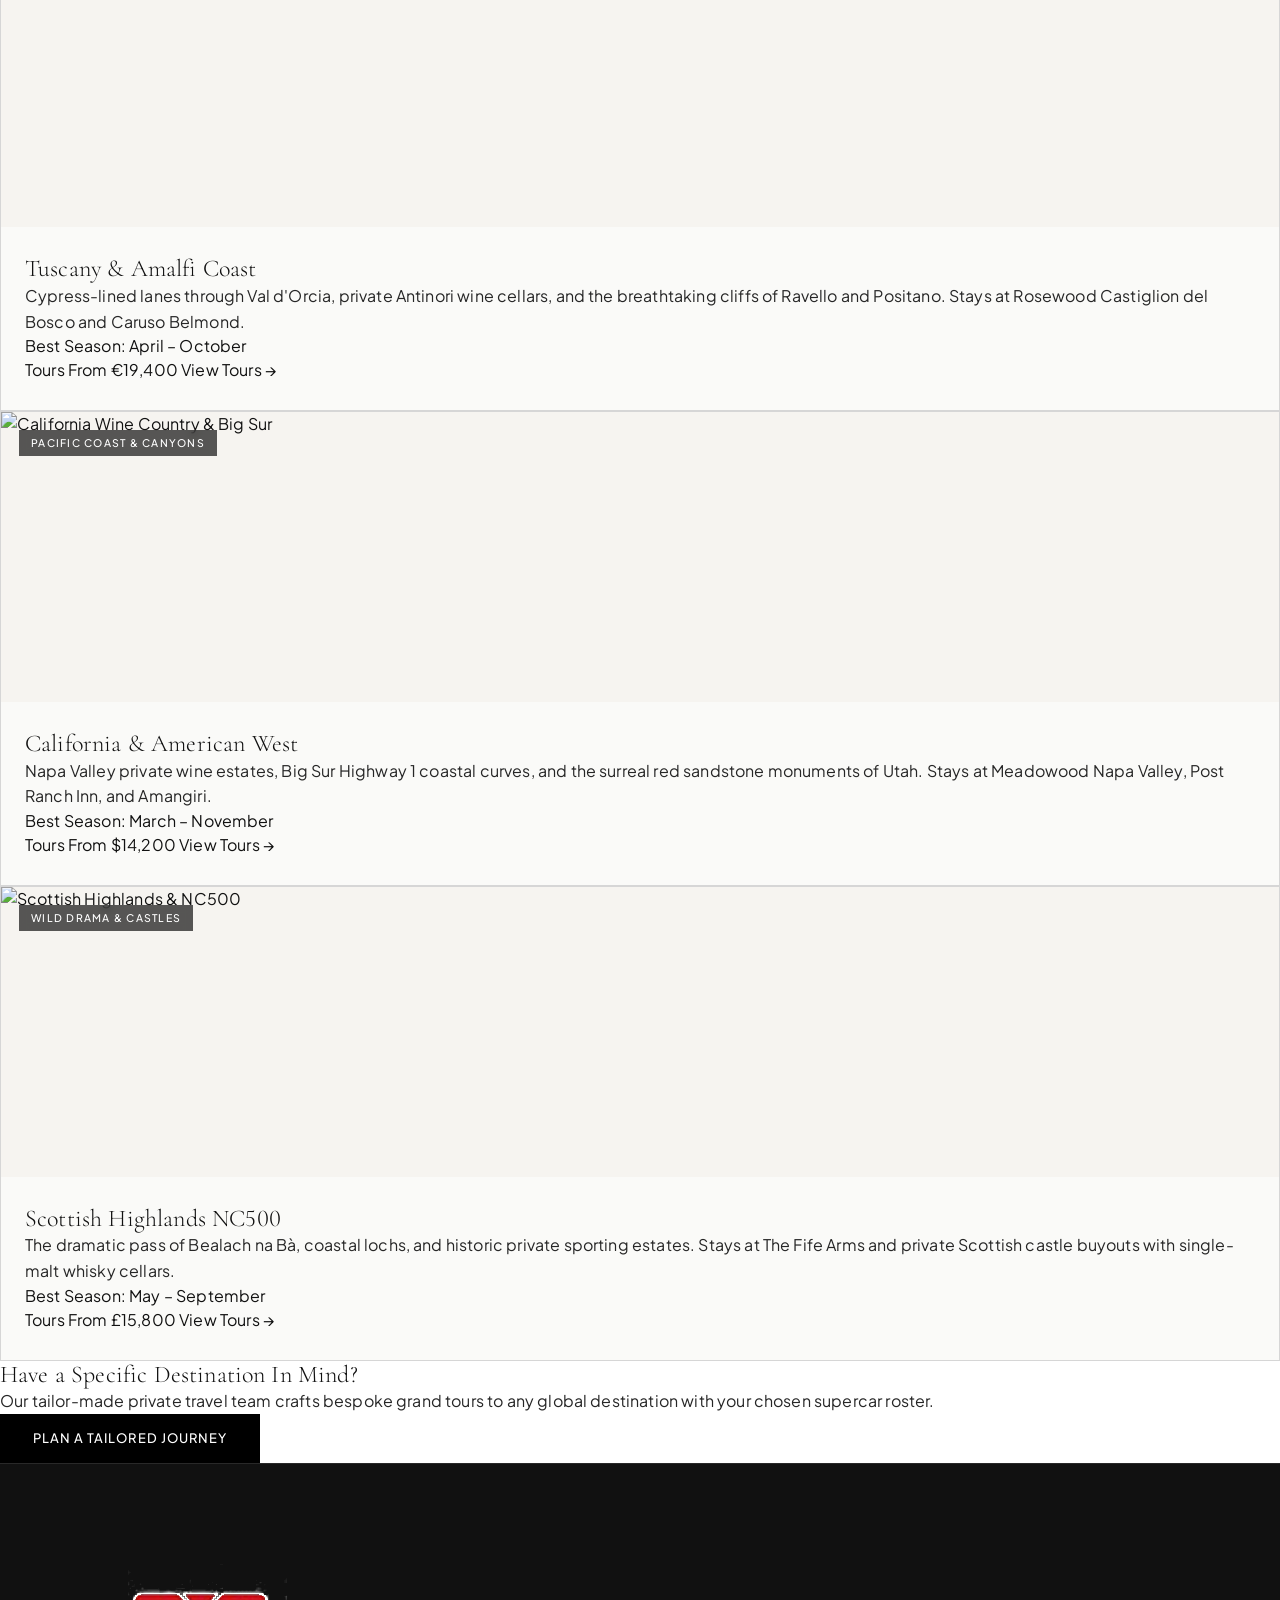
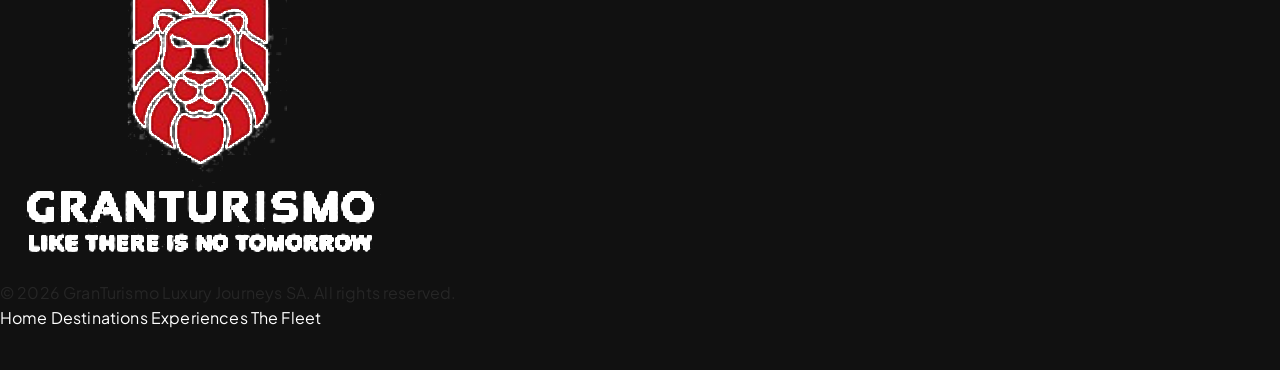
==== commit 6d4c37ce: "Restructure site architecture: dual hero CTAs, dedicated Shoppe & About pages, reordered events, and" ====
--- a/destinations.html
+++ b/destinations.html
@@ -47,8 +47,8 @@
         <div class="flex items-center gap-6 sm:gap-7">
           <a href="index.html#experiences" class="nav-link font-medium hidden md:inline-block">Experiences</a>
           <a href="index.html#calendar" class="nav-link font-medium hidden md:inline-block">Calendar</a>
-          <a href="index.html#shoppe" class="nav-link font-medium hidden md:inline-block">Le Shoppe</a>
-          <a href="index.html#our-story" class="nav-link font-medium hidden md:inline-block">Our Story</a>
+          <a href="shoppe.html" class="nav-link font-medium hidden md:inline-block">Le Shoppe</a>
+          <a href="about.html" class="nav-link font-medium hidden md:inline-block">About Us</a>
           <a href="index.html#journal" class="nav-link font-medium hidden md:inline-block">Journal</a>
           <a href="index.html#contact" class="nav-link font-medium hidden md:inline-block">Contact</a>
           <a href="index.html#contact" class="btn btn-primary btn-sm">Enquire</a>
--- a/assets/css/main.css
+++ b/assets/css/main.css
@@ -608,7 +608,7 @@
 
 .cards-grid {
   display: grid;
-  grid-template-columns: repeat(auto-fit, minmax(320px, 1fr));
+  grid-template-columns: repeat(auto-fit, minmax(min(100%, 320px), 1fr));
   gap: 28px;
 }
 
@@ -993,6 +993,50 @@
 }
 
 /* ==========================================================================
+   Mobile Navigation Drawer (Full-Featured Sliding Navigation)
+   ========================================================================== */
+
+#mobile-nav-drawer {
+  position: fixed;
+  inset: 0;
+  background-color: rgba(0, 0, 0, 0.65);
+  backdrop-filter: blur(8px);
+  -webkit-backdrop-filter: blur(8px);
+  z-index: 2100;
+  opacity: 0;
+  visibility: hidden;
+  pointer-events: none;
+  transition: opacity 0.3s cubic-bezier(0.16, 1, 0.3, 1), visibility 0.3s cubic-bezier(0.16, 1, 0.3, 1);
+}
+
+#mobile-nav-drawer.is-active {
+  opacity: 1;
+  visibility: visible;
+  pointer-events: auto;
+}
+
+#mobile-nav-drawer .mobile-drawer-content {
+  position: absolute;
+  top: 0;
+  left: 0;
+  bottom: 0;
+  width: 320px;
+  max-width: 86vw;
+  background-color: var(--color-white);
+  transform: translateX(-100%);
+  transition: transform 0.35s cubic-bezier(0.16, 1, 0.3, 1);
+  display: flex;
+  flex-direction: column;
+  overflow-y: auto;
+  -webkit-overflow-scrolling: touch;
+  box-shadow: 12px 0 32px rgba(0,0,0,0.2);
+}
+
+#mobile-nav-drawer.is-active .mobile-drawer-content {
+  transform: translateX(0);
+}
+
+/* ==========================================================================
    Responsive Adaptations
    ========================================================================== */
 
@@ -1014,8 +1058,18 @@
 @media (max-width: 768px) {
   :root {
     --header-height: 80px;
+    --header-compact-height: 68px;
   }
   
+  body {
+    overflow-x: hidden;
+  }
+
+  /* Prevent automatic iOS Safari zoom-in on input focus */
+  input, select, textarea {
+    font-size: 16px !important;
+  }
+
   .footer-grid {
     grid-template-columns: 1fr;
     gap: 32px;
@@ -1030,4 +1084,56 @@
   .hero-controls {
     display: none;
   }
-}
+
+  .drawer-panel {
+    width: 100vw;
+  }
+}
+
+@media (max-width: 640px) {
+  :root {
+    --header-height: 74px;
+    --header-compact-height: 64px;
+  }
+
+  .brand-logo-img {
+    height: 52px;
+  }
+
+  .header-wrapper.scrolled .brand-logo-img {
+    height: 44px;
+  }
+
+  .hero-section {
+    min-height: 540px;
+    height: calc(100svh - var(--header-height));
+  }
+
+  .hero-title {
+    font-size: clamp(2.1rem, 8vw, 3rem);
+    margin-bottom: 16px;
+  }
+
+  .hero-subtitle {
+    font-size: 0.95rem;
+    margin-bottom: 28px;
+  }
+
+  .btn {
+    padding: 13px 24px;
+    font-size: 12px;
+  }
+
+  .cards-grid {
+    grid-template-columns: 1fr;
+    gap: 20px;
+  }
+
+  .editorial-intro {
+    padding: 60px 0 50px;
+  }
+
+  .editorial-heading {
+    font-size: clamp(1.8rem, 6vw, 2.5rem);
+  }
+}
